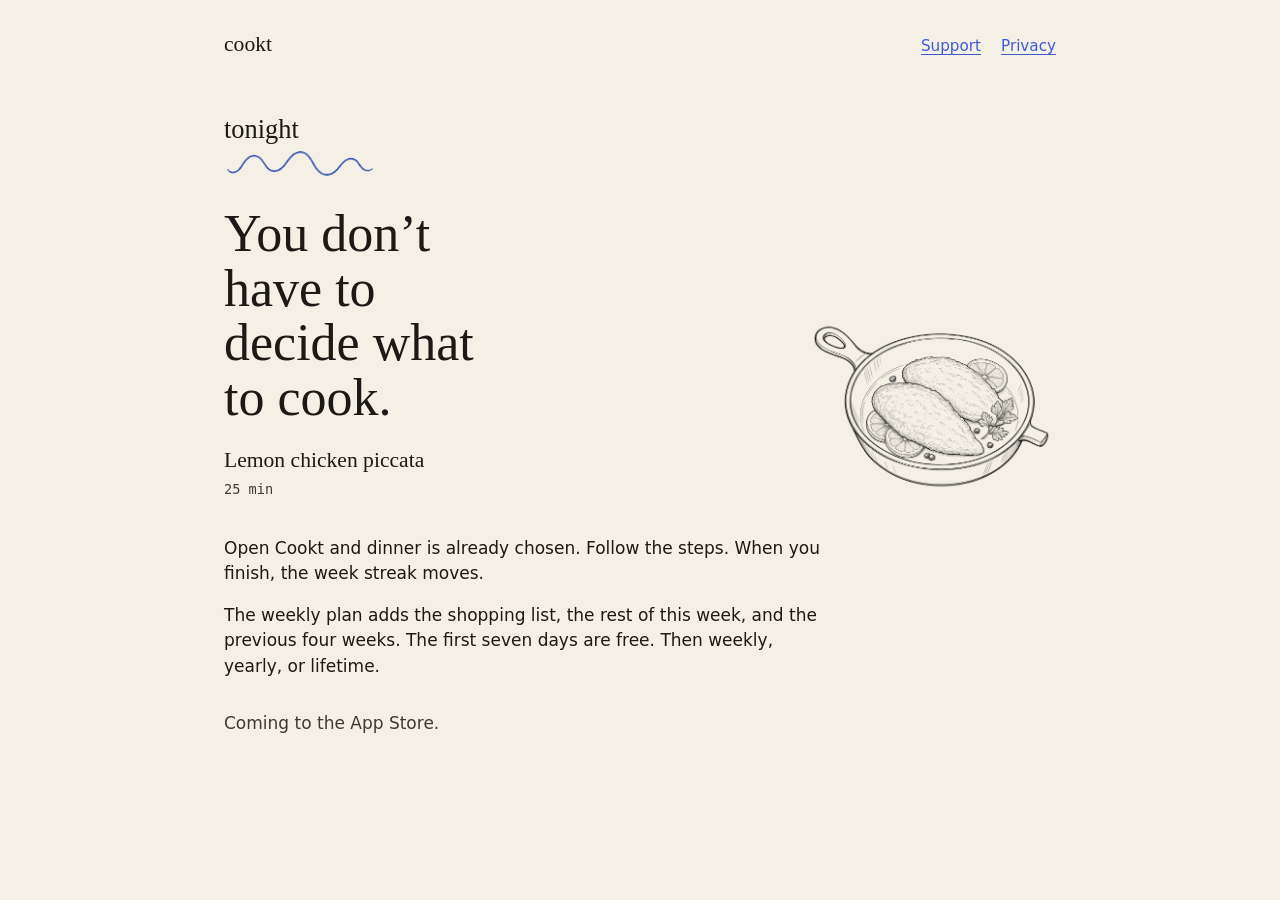
==== index.html @ 09d560f5 "Publish the Cookt site with GitHub Pages. The home, privacy, and support pages can go on cooktapp.co" ====
<!DOCTYPE html>
<html lang="en">
  <head>
    <meta charset="utf-8" />
    <meta name="viewport" content="width=device-width, initial-scale=1" />
    <title>Cookt</title>
    <meta
      name="description"
      content="Cookt picks tonight’s dinner. One recipe, the steps, and a week you actually cooked."
    />
    <link rel="stylesheet" href="styles.css" />
  </head>
  <body>
    <div class="page">
      <header class="mast">
        <a class="wordmark" href="./">cookt</a>
        <nav>
          <a href="support/">Support</a>
          <a href="privacy/">Privacy</a>
        </nav>
      </header>

      <p class="kicker">tonight</p>
      <img class="squiggle" src="squiggle.png" alt="" />

      <div class="plate">
        <div>
          <h1>You don’t have to decide what to cook.</h1>
          <p class="dish">Lemon chicken piccata</p>
          <p class="meta">25 min</p>
        </div>
        <img
          class="sketch"
          src="piccata.png"
          alt="Pen sketch of lemon chicken piccata in a skillet."
        />
      </div>

      <p class="lede">
        Open Cookt and dinner is already chosen. Follow the steps. When you finish, the week streak moves.
      </p>
      <p class="lede">
        The weekly plan adds the shopping list, the rest of this week, and the previous four weeks. The first seven days are free. Then weekly, yearly, or lifetime.
      </p>
      <p class="soon">Coming to the App Store.</p>
    </div>
  </body>
</html>
---- styles.css ----
:root {
  --paper: #f4f0e6;
  --ink: #3f5bd4;
  --graphite: #3f3a34;
  --label: #1c1916;
  --hairline: #d9d1c3;
  --butter: #e7c56a;
  --measure: 38rem;
}

* {
  box-sizing: border-box;
}

html {
  background: var(--paper);
}

body {
  margin: 0;
  min-height: 100vh;
  background: var(--paper);
  color: var(--label);
  font-family: ui-sans-serif, system-ui, sans-serif;
  font-size: 1.0625rem;
  line-height: 1.5;
}

::selection {
  background: var(--butter);
  color: var(--label);
}

a {
  color: var(--ink);
  text-underline-offset: 0.18em;
}

a:focus-visible {
  outline: 2px solid var(--ink);
  outline-offset: 3px;
}

.page {
  width: min(100% - 3rem, 52rem);
  margin: 0 auto;
  padding: 1.75rem 0 4.5rem;
}

.mast {
  display: flex;
  align-items: baseline;
  justify-content: space-between;
  gap: 1.5rem;
  margin-bottom: 3.5rem;
}

.wordmark,
.prose .wordmark {
  color: var(--label);
  font-family: Georgia, "Iowan Old Style", Palatino, serif;
  font-size: 1.35rem;
  font-weight: 400;
  letter-spacing: 0;
  text-decoration: none;
}

.mast nav {
  display: flex;
  gap: 1.25rem;
  font-size: 0.95rem;
}

.kicker {
  margin: 0;
  font-family: Georgia, "Iowan Old Style", Palatino, serif;
  font-size: 1.65rem;
  font-weight: 400;
  line-height: 1;
}

.squiggle {
  display: block;
  width: 9.5rem;
  height: auto;
  margin: 0.35rem 0 1.75rem;
  mix-blend-mode: multiply;
}

.plate {
  display: grid;
  grid-template-columns: minmax(0, 1fr) 15.5rem;
  column-gap: 1.5rem;
  align-items: end;
}

h1 {
  margin: 0;
  max-width: 11ch;
  font-family: Georgia, "Iowan Old Style", Palatino, serif;
  font-size: clamp(2.6rem, 6vw, 3.25rem);
  font-weight: 400;
  letter-spacing: 0;
  line-height: 1.05;
}

.sketch {
  width: 100%;
  height: auto;
  mix-blend-mode: multiply;
}

.dish {
  margin: 1.15rem 0 0;
  font-family: Georgia, "Iowan Old Style", Palatino, serif;
  font-size: 1.35rem;
  font-weight: 400;
}

.meta {
  margin: 0.2rem 0 0;
  color: var(--graphite);
  font-family: ui-monospace, "SFMono-Regular", Menlo, monospace;
  font-size: 0.85rem;
}

.lede,
.prose p {
  max-width: var(--measure);
}

.lede {
  margin: 2.25rem 0 0;
}

.lede + .lede {
  margin-top: 1rem;
}

.soon {
  margin: 2rem 0 0;
  color: var(--graphite);
}

.prose h1 {
  max-width: 16ch;
  margin-bottom: 0.4rem;
  font-size: clamp(2.2rem, 5vw, 2.75rem);
}

.dated {
  margin: 0 0 2rem;
  color: var(--graphite);
  font-family: ui-monospace, "SFMono-Regular", Menlo, monospace;
  font-size: 0.85rem;
}

.prose h2 {
  margin: 2rem 0 0.4rem;
  font-family: Georgia, "Iowan Old Style", Palatino, serif;
  font-size: 1.35rem;
  font-weight: 400;
}

.prose p {
  margin: 0.65rem 0 0;
}

.prose a {
  color: var(--ink);
}

@media (max-width: 720px) {
  .page {
    width: min(100% - 2rem, 52rem);
    padding-top: 1.25rem;
  }

  .mast {
    margin-bottom: 2.5rem;
  }

  .plate {
    grid-template-columns: 1fr;
  }

  .sketch {
    width: min(16rem, 78vw);
    margin-bottom: 1.25rem;
    order: -1;
  }

  h1 {
    max-width: 14ch;
  }
}

@media (prefers-reduced-motion: reduce) {
  * {
    scroll-behavior: auto;
  }
}
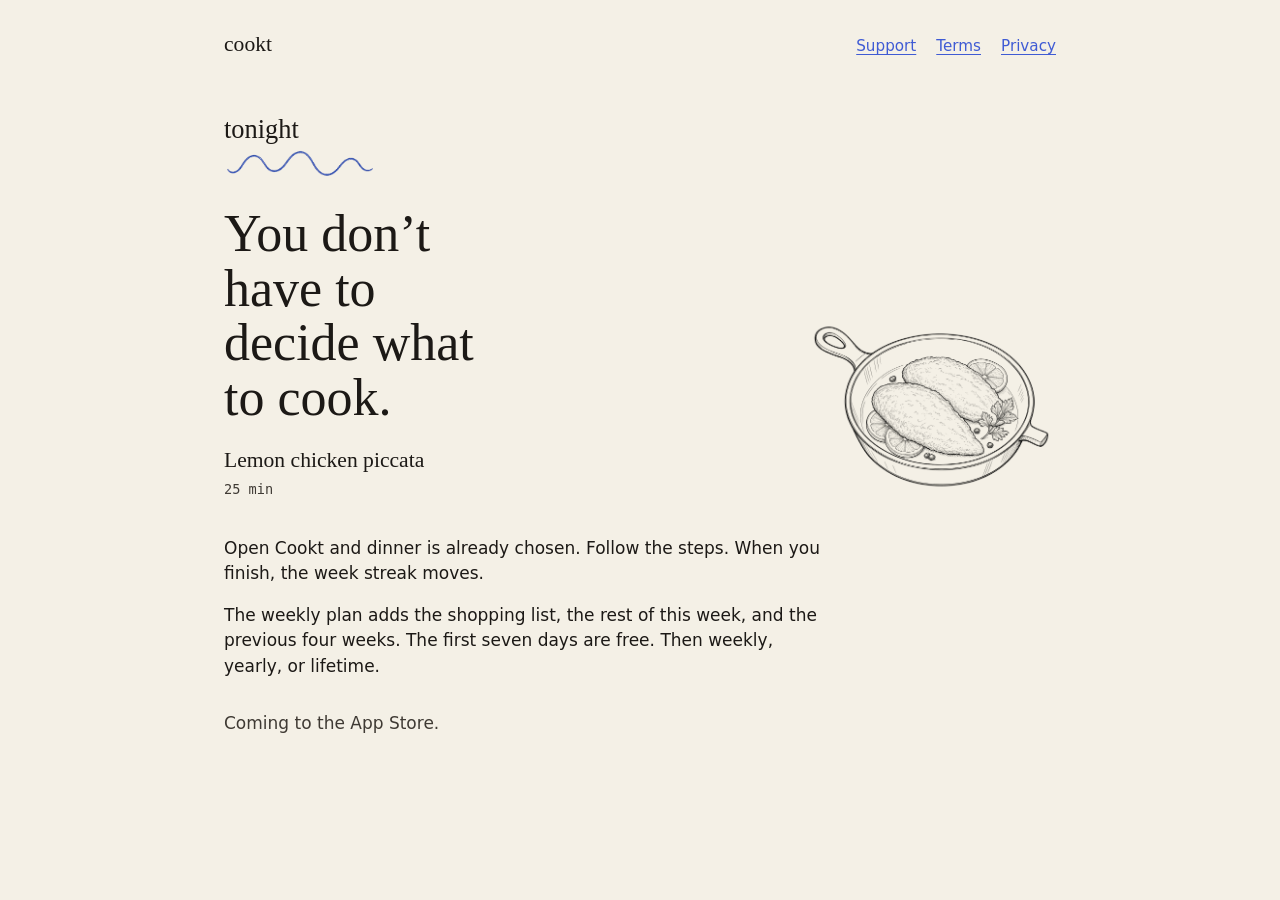
==== commit 28918680: "Add the terms page for Cookt+. Weekly and yearly renew until canceled. Lifetime stays unlocked while" ====
--- a/index.html
+++ b/index.html
@@ -16,6 +16,7 @@
         <a class="wordmark" href="./">cookt</a>
         <nav>
           <a href="support/">Support</a>
+          <a href="terms/">Terms</a>
           <a href="privacy/">Privacy</a>
         </nav>
       </header>
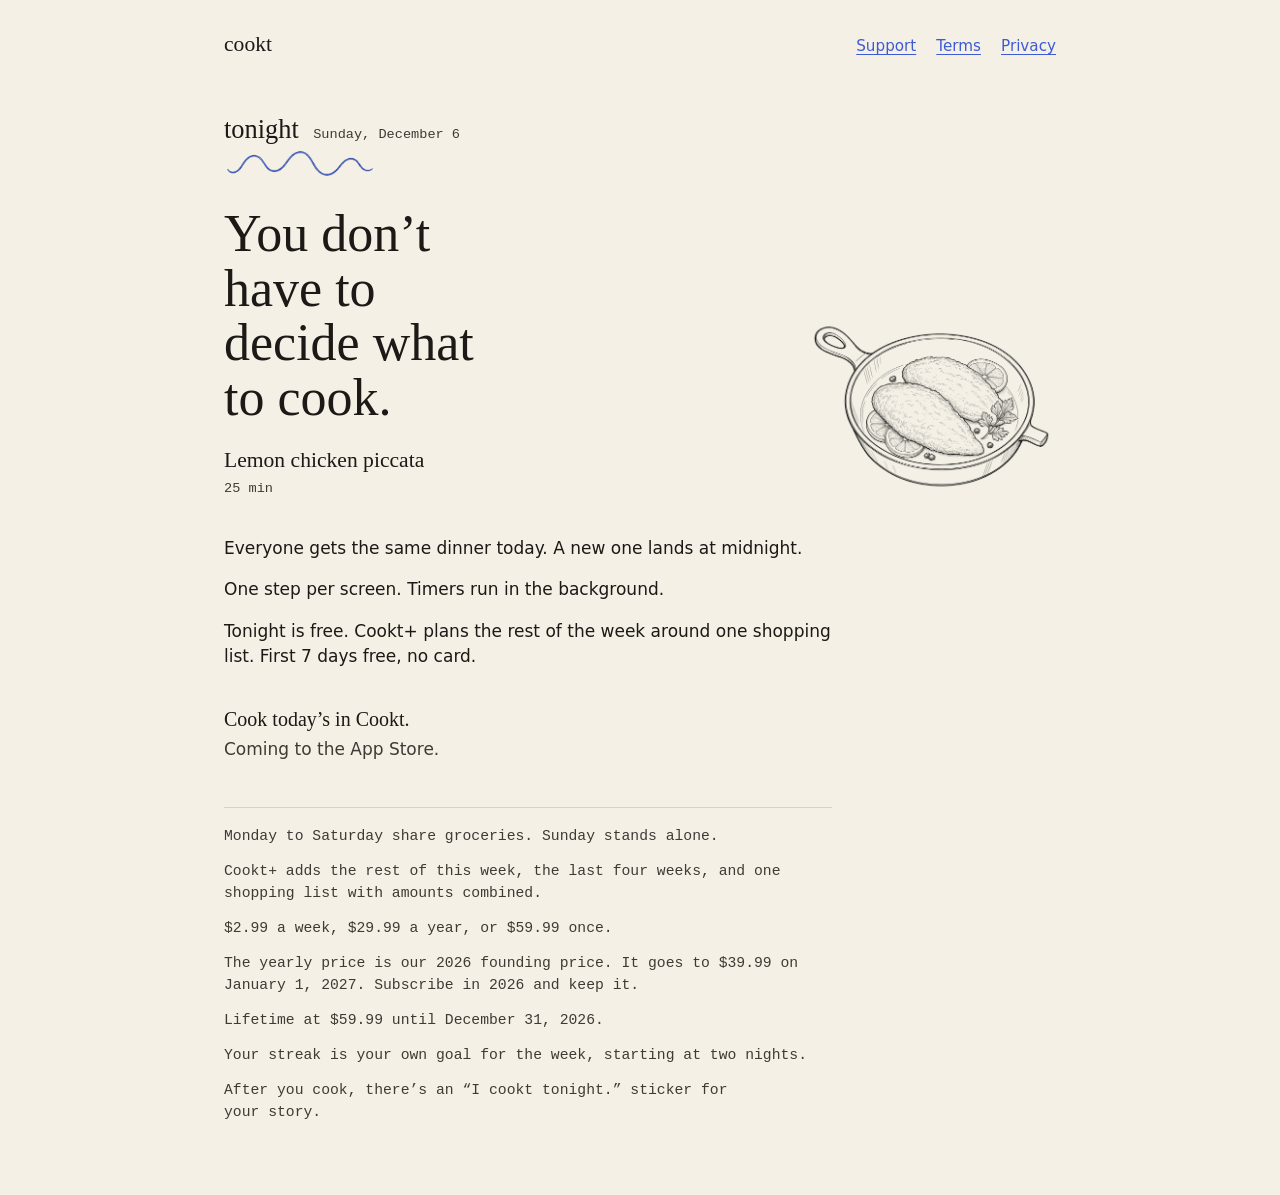
==== commit f8e2a4e0: "Rewrite the homepage around one shared dinner. Replace the old ledes and meta description, and add a" ====
--- a/index.html
+++ b/index.html
@@ -6,7 +6,11 @@
     <title>Cookt</title>
     <meta
       name="description"
-      content="Cookt picks tonight’s dinner. One recipe, the steps, and a week you actually cooked."
+      content="Cookt picks today’s dinner. Same one for everyone. A new one tomorrow."
+    />
+    <meta
+      property="og:description"
+      content="Cookt picks today’s dinner. Same one for everyone. A new one tomorrow."
     />
     <link rel="stylesheet" href="styles.css" />
   </head>
@@ -21,7 +25,24 @@
         </nav>
       </header>
 
-      <p class="kicker">tonight</p>
+      <div class="kicker-row">
+        <p class="kicker">tonight</p>
+      </div>
+      <script>
+        (function () {
+          var row = document.currentScript.previousElementSibling;
+          if (!row || !window.Intl || !Intl.DateTimeFormat) return;
+          var stamp = document.createElement("p");
+          stamp.className = "stamp";
+          stamp.textContent = new Intl.DateTimeFormat("en-US", {
+            timeZone: "America/Toronto",
+            weekday: "long",
+            month: "long",
+            day: "numeric",
+          }).format(new Date());
+          row.appendChild(stamp);
+        })();
+      </script>
       <img class="squiggle" src="squiggle.png" alt="" />
 
       <div class="plate">
@@ -37,13 +58,27 @@
         />
       </div>
 
+      <p class="lede">Everyone gets the same dinner today. A new one lands at midnight.</p>
+      <p class="lede">One step per screen. Timers run in the background.</p>
       <p class="lede">
-        Open Cookt and dinner is already chosen. Follow the steps. When you finish, the week streak moves.
+        Tonight is free. Cookt+ plans the rest of the week around one shopping list. First 7 days free, no card.
       </p>
-      <p class="lede">
-        The weekly plan adds the shopping list, the rest of this week, and the previous four weeks. The first seven days are free. Then weekly, yearly, or lifetime.
-      </p>
+      <p class="cta">Cook today’s in Cookt.</p>
       <p class="soon">Coming to the App Store.</p>
+
+      <section class="receipt">
+        <p>Monday to Saturday share groceries. Sunday stands alone.</p>
+        <p>
+          Cookt+ adds the rest of this week, the last four weeks, and one shopping list with amounts combined.
+        </p>
+        <p>$2.99 a week, $29.99 a year, or $59.99 once.</p>
+        <p>
+          The yearly price is our 2026 founding price. It goes to $39.99 on January 1, 2027. Subscribe in 2026 and keep it.
+        </p>
+        <p>Lifetime at $59.99 until December 31, 2026.</p>
+        <p>Your streak is your own goal for the week, starting at two nights.</p>
+        <p>After you cook, there’s an “I cookt tonight.” sticker for your story.</p>
+      </section>
     </div>
   </body>
 </html>
--- a/styles.css
+++ b/styles.css
@@ -71,12 +71,29 @@
   font-size: 0.95rem;
 }
 
+.kicker-row {
+  display: flex;
+  flex-wrap: wrap;
+  align-items: baseline;
+  column-gap: 0.9rem;
+  row-gap: 0.4rem;
+}
+
 .kicker {
   margin: 0;
   font-family: Georgia, "Iowan Old Style", Palatino, serif;
   font-size: 1.65rem;
   font-weight: 400;
   line-height: 1;
+}
+
+.stamp {
+  margin: 0;
+  color: var(--graphite);
+  font-family: ui-monospace, "SFMono-Regular", Menlo, monospace;
+  font-size: 0.85rem;
+  line-height: 1;
+  white-space: nowrap;
 }
 
 .squiggle {
@@ -131,15 +148,48 @@
 
 .lede {
   margin: 2.25rem 0 0;
+  text-wrap: pretty;
 }
 
 .lede + .lede {
   margin-top: 1rem;
 }
 
+.cta {
+  margin: 2.25rem 0 0;
+  max-width: var(--measure);
+  font-family: Georgia, "Iowan Old Style", Palatino, serif;
+  font-size: 1.25rem;
+  line-height: 1.3;
+}
+
 .soon {
   margin: 2rem 0 0;
   color: var(--graphite);
+}
+
+.cta + .soon {
+  margin-top: 0.35rem;
+}
+
+.receipt {
+  margin: 2.75rem 0 0;
+  max-width: var(--measure);
+  padding-top: 1.1rem;
+  border-top: 1px solid var(--hairline);
+  color: var(--graphite);
+  font-family: ui-monospace, "SFMono-Regular", Menlo, monospace;
+  font-size: 0.92rem;
+  line-height: 1.5;
+}
+
+.receipt p {
+  margin: 0.8rem 0 0;
+  text-wrap: pretty;
+}
+
+.receipt p:first-child {
+  margin-top: 0;
 }
 
 .prose h1 {
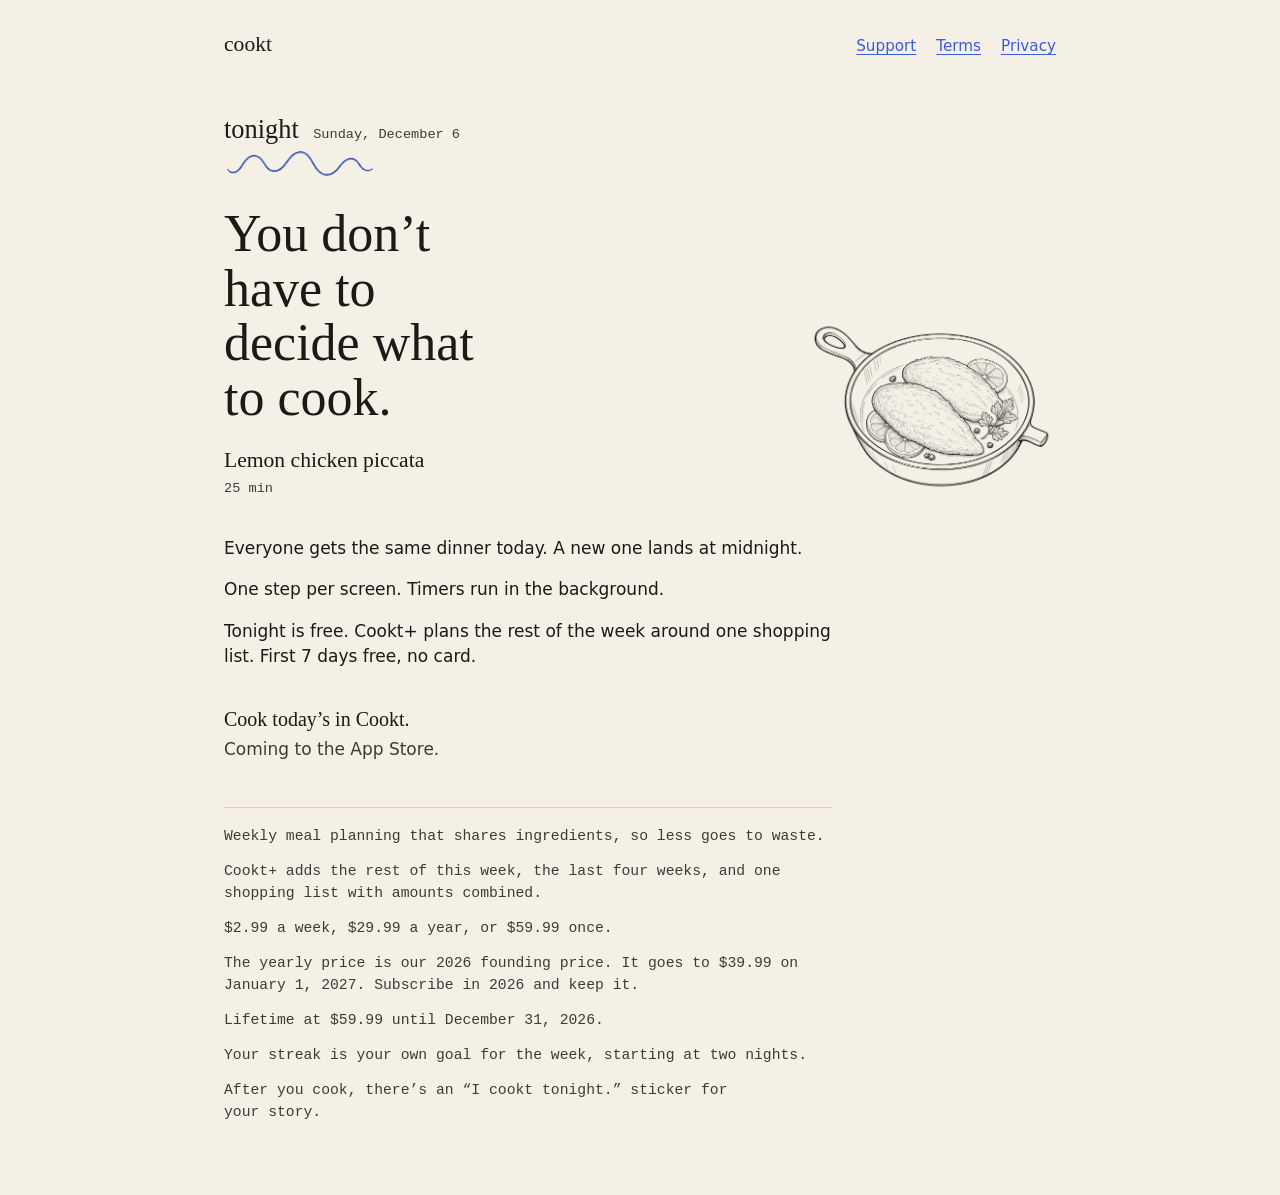
==== commit d6252a0e: "Replace the grocery receipt line. Use the weekly meal planning sentence in place of the Monday-to-Sa" ====
--- a/index.html
+++ b/index.html
@@ -67,7 +67,7 @@
       <p class="soon">Coming to the App Store.</p>
 
       <section class="receipt">
-        <p>Monday to Saturday share groceries. Sunday stands alone.</p>
+        <p>Weekly meal planning that shares ingredients, so less goes to waste.</p>
         <p>
           Cookt+ adds the rest of this week, the last four weeks, and one shopping list with amounts combined.
         </p>
